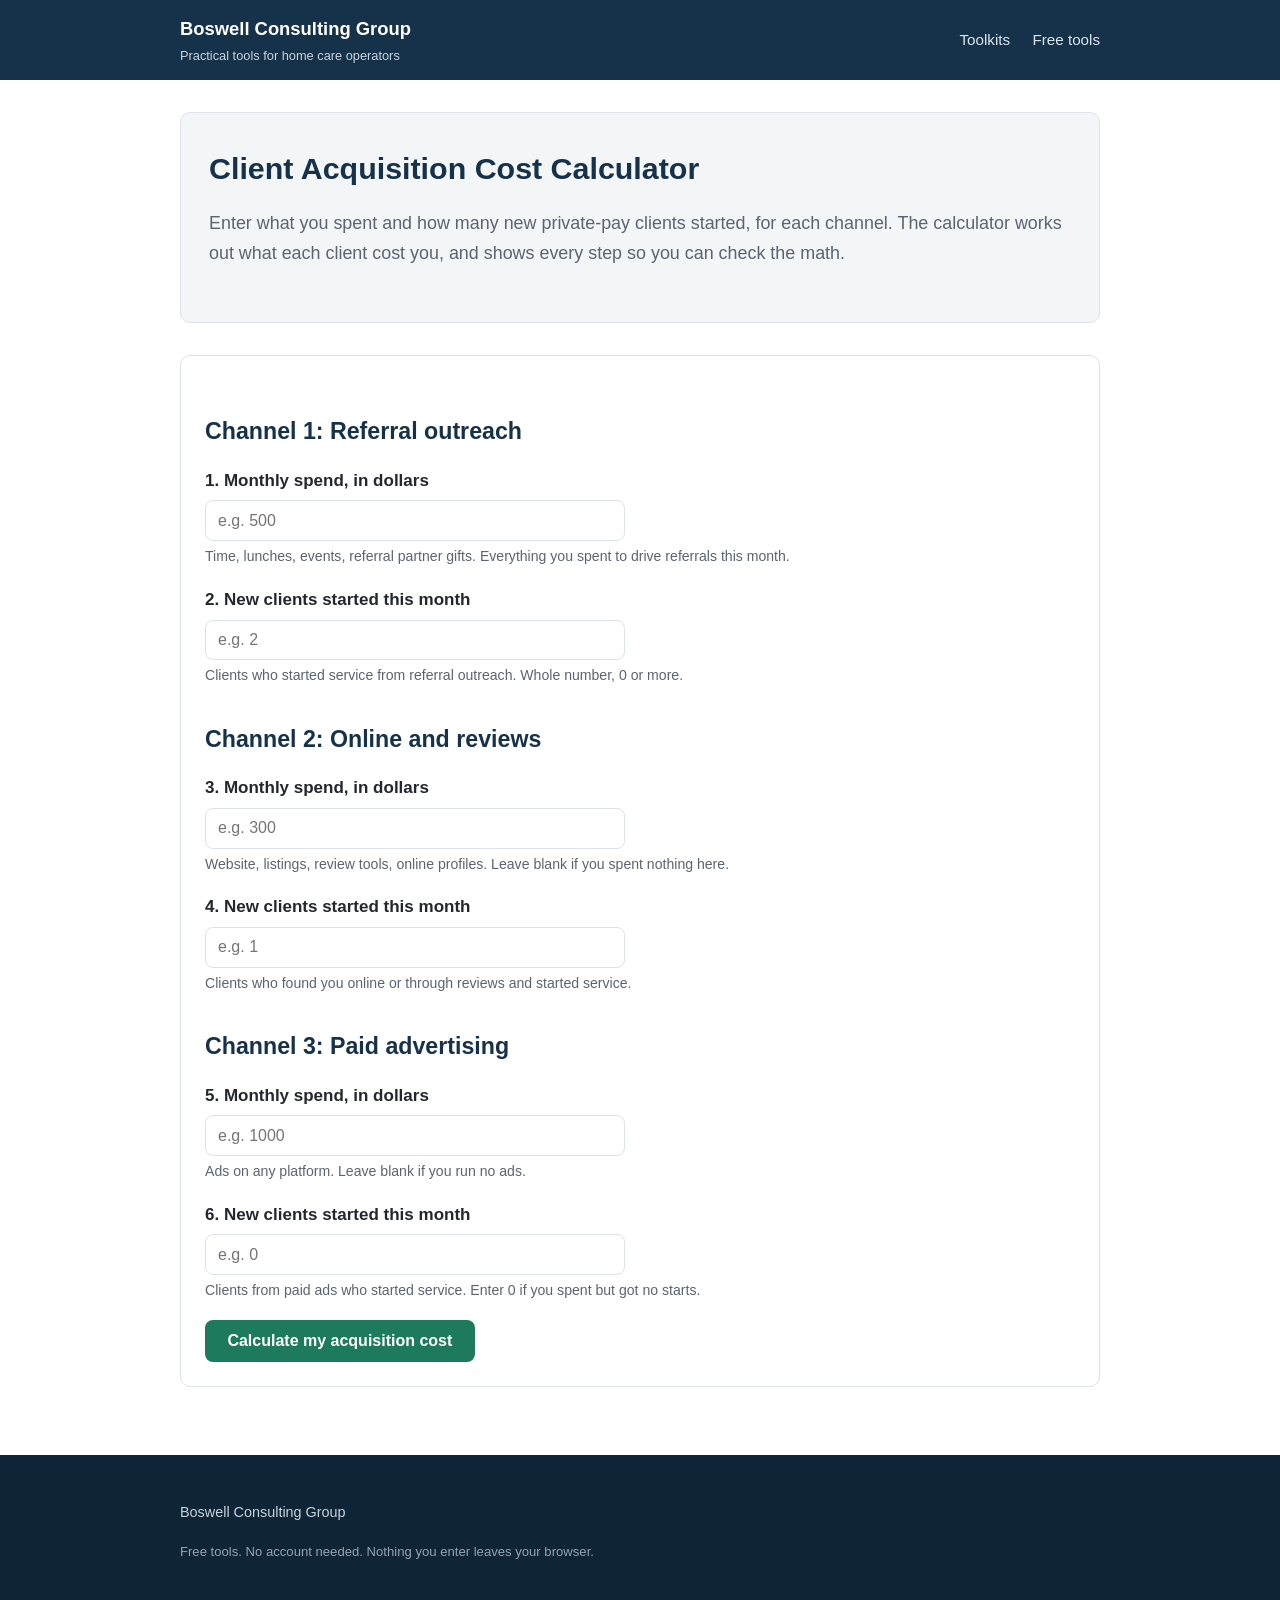
==== tools/acquisition-cost-calculator/index.html @ b5e4b819 "Add free tool: acquisition-cost-calculator (index.html)" ====
<!DOCTYPE html>
<html lang="en">
<head>
  <meta charset="utf-8">
  <meta name="viewport" content="width=device-width, initial-scale=1">
  <title>Client Acquisition Cost Calculator - Boswell Consulting Group</title>
  <meta name="description" content="Free calculator to work out what each new private-pay home care client really costs you, by channel.">
  <link rel="stylesheet" href="../../styles.css">
</head>
<body>

<header class="site-header">
  <div class="wrap">
    <a class="brand" href="../../index.html">Boswell Consulting Group<small>Practical tools for home care operators</small></a>
    <nav class="site-nav">
      <a href="https://drboswell.gumroad.com">Toolkits</a>
      <a href="../../index.html">Free tools</a>
    </nav>
  </div>
</header>

<main class="wrap">

  <div class="hero">
    <h1>Client Acquisition Cost Calculator</h1>
    <p class="lead">Enter what you spent and how many new private-pay clients started, for each channel. The calculator works out what each client cost you, and shows every step so you can check the math.</p>
  </div>

  <div class="card">
    <form id="cac-form" novalidate>
      <h2>Channel 1: Referral outreach</h2>
      <div class="field">
        <label for="referralSpend">1. Monthly spend, in dollars</label>
        <input type="number" id="referralSpend" name="referralSpend" min="0" step="0.01" inputmode="decimal" placeholder="e.g. 500">
        <div class="hint">Time, lunches, events, referral partner gifts. Everything you spent to drive referrals this month.</div>
      </div>
      <div class="field">
        <label for="referralClients">2. New clients started this month</label>
        <input type="number" id="referralClients" name="referralClients" min="0" step="1" inputmode="numeric" placeholder="e.g. 2">
        <div class="hint">Clients who started service from referral outreach. Whole number, 0 or more.</div>
      </div>

      <h2>Channel 2: Online and reviews</h2>
      <div class="field">
        <label for="onlineSpend">3. Monthly spend, in dollars</label>
        <input type="number" id="onlineSpend" name="onlineSpend" min="0" step="0.01" inputmode="decimal" placeholder="e.g. 300">
        <div class="hint">Website, listings, review tools, online profiles. Leave blank if you spent nothing here.</div>
      </div>
      <div class="field">
        <label for="onlineClients">4. New clients started this month</label>
        <input type="number" id="onlineClients" name="onlineClients" min="0" step="1" inputmode="numeric" placeholder="e.g. 1">
        <div class="hint">Clients who found you online or through reviews and started service.</div>
      </div>

      <h2>Channel 3: Paid advertising</h2>
      <div class="field">
        <label for="paidSpend">5. Monthly spend, in dollars</label>
        <input type="number" id="paidSpend" name="paidSpend" min="0" step="0.01" inputmode="decimal" placeholder="e.g. 1000">
        <div class="hint">Ads on any platform. Leave blank if you run no ads.</div>
      </div>
      <div class="field">
        <label for="paidClients">6. New clients started this month</label>
        <input type="number" id="paidClients" name="paidClients" min="0" step="1" inputmode="numeric" placeholder="e.g. 0">
        <div class="hint">Clients from paid ads who started service. Enter 0 if you spent but got no starts.</div>
      </div>

      <div id="form-errors" aria-live="polite" style="color: #a33; margin-bottom: 1rem;"></div>

      <button type="submit" class="btn">Calculate my acquisition cost</button>
    </form>
  </div>

  <div id="results" class="result-box" style="display: none;" aria-live="polite">
    <h2>Your numbers</h2>

    <div class="result-line">
      <span class="k">Referral outreach cost per client</span>
      <span class="v" id="out-referral"></span>
    </div>
    <div class="result-line">
      <span class="k">Online and reviews cost per client</span>
      <span class="v" id="out-online"></span>
    </div>
    <div class="result-line">
      <span class="k">Paid advertising cost per client</span>
      <span class="v" id="out-paid"></span>
    </div>
    <div class="result-line">
      <span class="k">Blended cost per client</span>
      <span class="v big-number" id="out-blended"></span>
    </div>
    <div class="result-line">
      <span class="k">Industry comparison</span>
      <span class="v" id="out-benchmark" style="font-weight: 400; max-width: 60%;"></span>
    </div>

    <h3>How the math works</h3>
    <div class="formula" id="formula-steps"></div>

    <p class="disclaimer">This calculator is a planning model based on professional judgment, not financial advice. It uses the numbers you enter and simple division; it does not account for client lifetime value, timing, or other costs.</p>

    <p style="margin-top: 1.5rem;">
      <a class="btn" href="https://drboswell.gumroad.com">See the Private-Pay Client Playbook ($39)</a>
    </p>
  </div>

</main>

<footer class="site-footer">
  <div class="wrap">
    <p>Boswell Consulting Group</p>
    <p class="fine">Free tools. No account needed. Nothing you enter leaves your browser.</p>
  </div>
</footer>

<script src="calculator.js"></script>
<script>
(function () {
  var form = document.getElementById("cac-form");
  var errBox = document.getElementById("form-errors");
  var results = document.getElementById("results");

  function val(id) {
    return document.getElementById(id).value;
  }

  function line(left, right) {
    return left + "\n" + right + "\n";
  }

  function toNum(v) {
    return String(v).trim() === "" ? 0 : Number(v);
  }

  form.addEventListener("submit", function (e) {
    e.preventDefault();
    errBox.innerHTML = "";

    var values = {
      referralSpend: val("referralSpend"),
      referralClients: val("referralClients"),
      onlineSpend: val("onlineSpend"),
      onlineClients: val("onlineClients"),
      paidSpend: val("paidSpend"),
      paidClients: val("paidClients")
    };

    var errors = validateInputs(values);
    if (errors.length > 0) {
      errBox.innerHTML = errors.map(function (m) {
        return "<p>" + m + "</p>";
      }).join("");
      results.style.display = "none";
      return;
    }

    var inputs = {
      referralSpend: toNum(values.referralSpend),
      referralClients: toNum(values.referralClients),
      onlineSpend: toNum(values.onlineSpend),
      onlineClients: toNum(values.onlineClients),
      paidSpend: toNum(values.paidSpend),
      paidClients: toNum(values.paidClients)
    };
    var r = calculateCAC(inputs);

    function channelText(ch) {
      if (!ch.hasStarts) {
        return "no starts yet";
      }
      return fmtMoney(ch.cac);
    }

    document.getElementById("out-referral").textContent = channelText(r.perChannel[0]);
    document.getElementById("out-online").textContent = channelText(r.perChannel[1]);
    document.getElementById("out-paid").textContent = channelText(r.perChannel[2]);
    document.getElementById("out-blended").textContent =
      r.blended === null ? "no starts yet" : fmtMoney(r.blended);
    document.getElementById("out-benchmark").textContent = benchmarkLine(r.blended);

    var steps = "";
    r.perChannel.forEach(function (ch) {
      if (!ch.hasStarts) {
        steps += line(
          ch.name + " = " + fmtMoney(ch.spend) + " spent, 0 clients started: no cost per client to report",
          ch.name + ": no starts yet"
        );
      } else {
        steps += line(
          ch.name + " CAC = " + fmtMoney(ch.spend) + " / " + ch.clients + " clients = " + fmtMoney(ch.cac),
          ch.name + ": " + fmtMoney(ch.cac) + " per client"
        );
      }
    });
    if (r.totalClients > 0) {
      steps += line(
        "Blended CAC = " + fmtMoney(r.totalSpend) + " total spend / " + r.totalClients + " total clients = " + fmtMoney(r.blended),
        "Blended: " + fmtMoney(r.blended) + " per client"
      );
    } else {
      steps += line(
        "Blended CAC = no clients started across any channel, so no blended cost to report",
        "Blended: no starts yet"
      );
    }
    document.getElementById("formula-steps").textContent = steps;

    results.style.display = "";
    results.scrollIntoView();
  });
})();
</script>

</body>
</html>
---- styles.css ----
/* Boswell Consulting Group - shared site styles */
:root {
  --navy: #16324a;
  --navy-dark: #0f2436;
  --accent: #1e7a5c;
  --accent-dark: #155c45;
  --text: #23272e;
  --muted: #5b6470;
  --bg: #ffffff;
  --bg-soft: #f3f5f7;
  --border: #dde3e8;
  --radius: 10px;
}

* { box-sizing: border-box; }

body {
  margin: 0;
  font-family: -apple-system, BlinkMacSystemFont, "Segoe UI", Roboto, Helvetica, Arial, sans-serif;
  color: var(--text);
  background: var(--bg);
  line-height: 1.65;
  font-size: 17px;
}

/* Header and nav */
.site-header {
  background: var(--navy);
  color: #fff;
  padding: 0.9rem 1.25rem;
}
.site-header .wrap {
  max-width: 960px;
  margin: 0 auto;
  display: flex;
  align-items: center;
  justify-content: space-between;
  flex-wrap: wrap;
  gap: 0.5rem;
}
.brand {
  color: #fff;
  text-decoration: none;
  font-weight: 700;
  font-size: 1.15rem;
}
.brand small {
  display: block;
  font-weight: 400;
  font-size: 0.8rem;
  color: #c8d4de;
}
.site-nav a {
  color: #dbe5ee;
  text-decoration: none;
  margin-left: 1.1rem;
  font-size: 0.95rem;
}
.site-nav a:hover { color: #fff; text-decoration: underline; }

/* Layout */
.wrap { max-width: 960px; margin: 0 auto; padding: 0 1.25rem; }
main.wrap { padding-top: 2rem; padding-bottom: 3rem; }

.hero {
  background: var(--bg-soft);
  border: 1px solid var(--border);
  border-radius: var(--radius);
  padding: 2.25rem 1.75rem;
  margin-bottom: 2rem;
}
.hero h1 { margin-top: 0; font-size: 1.9rem; line-height: 1.3; }
.hero p.lead { font-size: 1.12rem; color: var(--muted); }

h1, h2, h3 { color: var(--navy); line-height: 1.35; }
h2 { margin-top: 2.25rem; font-size: 1.45rem; }
h3 { font-size: 1.15rem; }

.card {
  background: #fff;
  border: 1px solid var(--border);
  border-radius: var(--radius);
  padding: 1.5rem;
  margin: 1.25rem 0;
}
.card-soft { background: var(--bg-soft); }

.grid-2 {
  display: grid;
  grid-template-columns: 1fr 1fr;
  gap: 1.25rem;
}
@media (max-width: 640px) {
  .grid-2 { grid-template-columns: 1fr; }
  .hero h1 { font-size: 1.55rem; }
}

/* Buttons and links */
.btn {
  display: inline-block;
  background: var(--accent);
  color: #fff;
  text-decoration: none;
  border: none;
  border-radius: 8px;
  padding: 0.75rem 1.4rem;
  font-size: 1rem;
  font-weight: 600;
  cursor: pointer;
}
.btn:hover { background: var(--accent-dark); color: #fff; }
.btn-secondary {
  background: #fff;
  color: var(--navy);
  border: 2px solid var(--navy);
}
.btn-secondary:hover { background: var(--navy); color: #fff; }
a { color: var(--accent-dark); }

/* Forms */
.field { margin-bottom: 1.1rem; }
.field label { display: block; font-weight: 600; margin-bottom: 0.35rem; }
.field .hint { font-size: 0.88rem; color: var(--muted); margin-top: 0.25rem; }
input[type="text"], input[type="email"], input[type="number"], select {
  width: 100%;
  max-width: 420px;
  padding: 0.65rem 0.75rem;
  font-size: 1rem;
  border: 1px solid var(--border);
  border-radius: 8px;
}
input:focus, select:focus {
  outline: 2px solid var(--accent);
  outline-offset: 1px;
  border-color: var(--accent);
}

/* Results */
.result-box {
  background: var(--bg-soft);
  border: 1px solid var(--border);
  border-radius: var(--radius);
  padding: 1.5rem;
  margin-top: 1.5rem;
}
.result-line {
  display: flex;
  justify-content: space-between;
  gap: 1rem;
  padding: 0.55rem 0;
  border-bottom: 1px solid var(--border);
}
.result-line:last-child { border-bottom: none; }
.result-line .k { color: var(--muted); }
.result-line .v { font-weight: 700; text-align: right; }
.big-number { font-size: 2.4rem; font-weight: 800; color: var(--navy); }

.formula {
  font-family: ui-monospace, SFMono-Regular, Menlo, Consolas, monospace;
  font-size: 0.92rem;
  background: #fff;
  border: 1px dashed var(--border);
  border-radius: 8px;
  padding: 0.9rem 1rem;
  margin: 0.75rem 0;
  overflow-x: auto;
}

.disclaimer {
  font-size: 0.88rem;
  color: var(--muted);
  border-top: 1px solid var(--border);
  margin-top: 2rem;
  padding-top: 1rem;
}

/* Footer */
.site-footer {
  background: var(--navy-dark);
  color: #c8d4de;
  padding: 2rem 1.25rem;
  font-size: 0.9rem;
}
.site-footer .wrap { max-width: 960px; margin: 0 auto; }
.site-footer a { color: #e6edf4; }
.site-footer .fine { margin-top: 1rem; font-size: 0.82rem; color: #93a3b5; }
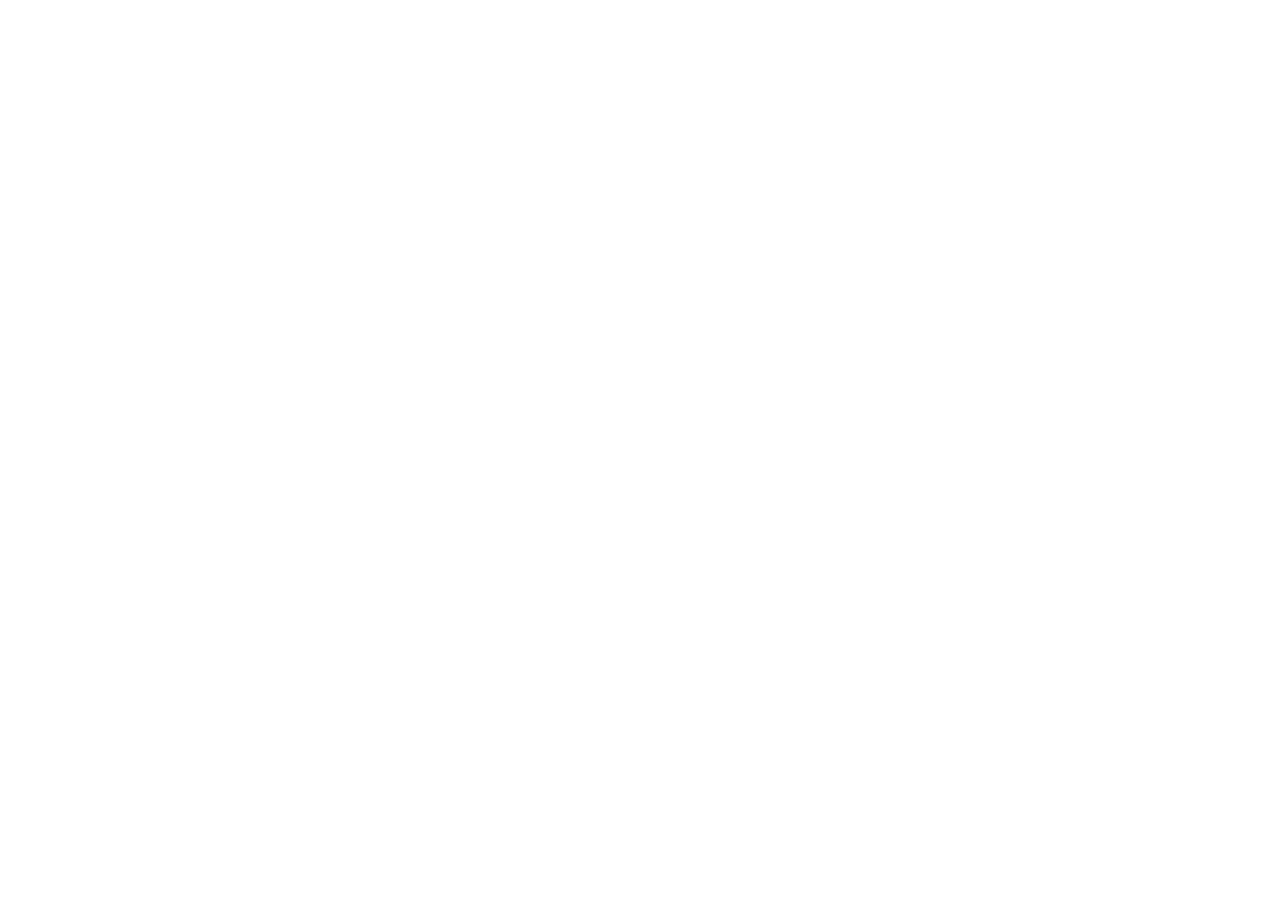
==== commit 5dde0622: "Redirect stale site to boswellconsultingagency.com" ====
--- a/tools/acquisition-cost-calculator/index.html
+++ b/tools/acquisition-cost-calculator/index.html
@@ -1,215 +1,13 @@
 <!DOCTYPE html>
 <html lang="en">
 <head>
-  <meta charset="utf-8">
-  <meta name="viewport" content="width=device-width, initial-scale=1">
-  <title>Client Acquisition Cost Calculator - Boswell Consulting Group</title>
-  <meta name="description" content="Free calculator to work out what each new private-pay home care client really costs you, by channel.">
-  <link rel="stylesheet" href="../../styles.css">
+<meta charset="utf-8">
+<title>Boswell Consulting Agency</title>
+<meta http-equiv="refresh" content="0; url=https://boswellconsultingagency.com/">
+<link rel="canonical" href="https://boswellconsultingagency.com/">
+<script>window.location.replace("https://boswellconsultingagency.com/");</script>
 </head>
 <body>
-
-<header class="site-header">
-  <div class="wrap">
-    <a class="brand" href="../../index.html">Boswell Consulting Group<small>Practical tools for home care operators</small></a>
-    <nav class="site-nav">
-      <a href="https://drboswell.gumroad.com">Toolkits</a>
-      <a href="../../index.html">Free tools</a>
-    </nav>
-  </div>
-</header>
-
-<main class="wrap">
-
-  <div class="hero">
-    <h1>Client Acquisition Cost Calculator</h1>
-    <p class="lead">Enter what you spent and how many new private-pay clients started, for each channel. The calculator works out what each client cost you, and shows every step so you can check the math.</p>
-  </div>
-
-  <div class="card">
-    <form id="cac-form" novalidate>
-      <h2>Channel 1: Referral outreach</h2>
-      <div class="field">
-        <label for="referralSpend">1. Monthly spend, in dollars</label>
-        <input type="number" id="referralSpend" name="referralSpend" min="0" step="0.01" inputmode="decimal" placeholder="e.g. 500">
-        <div class="hint">Time, lunches, events, referral partner gifts. Everything you spent to drive referrals this month.</div>
-      </div>
-      <div class="field">
-        <label for="referralClients">2. New clients started this month</label>
-        <input type="number" id="referralClients" name="referralClients" min="0" step="1" inputmode="numeric" placeholder="e.g. 2">
-        <div class="hint">Clients who started service from referral outreach. Whole number, 0 or more.</div>
-      </div>
-
-      <h2>Channel 2: Online and reviews</h2>
-      <div class="field">
-        <label for="onlineSpend">3. Monthly spend, in dollars</label>
-        <input type="number" id="onlineSpend" name="onlineSpend" min="0" step="0.01" inputmode="decimal" placeholder="e.g. 300">
-        <div class="hint">Website, listings, review tools, online profiles. Leave blank if you spent nothing here.</div>
-      </div>
-      <div class="field">
-        <label for="onlineClients">4. New clients started this month</label>
-        <input type="number" id="onlineClients" name="onlineClients" min="0" step="1" inputmode="numeric" placeholder="e.g. 1">
-        <div class="hint">Clients who found you online or through reviews and started service.</div>
-      </div>
-
-      <h2>Channel 3: Paid advertising</h2>
-      <div class="field">
-        <label for="paidSpend">5. Monthly spend, in dollars</label>
-        <input type="number" id="paidSpend" name="paidSpend" min="0" step="0.01" inputmode="decimal" placeholder="e.g. 1000">
-        <div class="hint">Ads on any platform. Leave blank if you run no ads.</div>
-      </div>
-      <div class="field">
-        <label for="paidClients">6. New clients started this month</label>
-        <input type="number" id="paidClients" name="paidClients" min="0" step="1" inputmode="numeric" placeholder="e.g. 0">
-        <div class="hint">Clients from paid ads who started service. Enter 0 if you spent but got no starts.</div>
-      </div>
-
-      <div id="form-errors" aria-live="polite" style="color: #a33; margin-bottom: 1rem;"></div>
-
-      <button type="submit" class="btn">Calculate my acquisition cost</button>
-    </form>
-  </div>
-
-  <div id="results" class="result-box" style="display: none;" aria-live="polite">
-    <h2>Your numbers</h2>
-
-    <div class="result-line">
-      <span class="k">Referral outreach cost per client</span>
-      <span class="v" id="out-referral"></span>
-    </div>
-    <div class="result-line">
-      <span class="k">Online and reviews cost per client</span>
-      <span class="v" id="out-online"></span>
-    </div>
-    <div class="result-line">
-      <span class="k">Paid advertising cost per client</span>
-      <span class="v" id="out-paid"></span>
-    </div>
-    <div class="result-line">
-      <span class="k">Blended cost per client</span>
-      <span class="v big-number" id="out-blended"></span>
-    </div>
-    <div class="result-line">
-      <span class="k">Industry comparison</span>
-      <span class="v" id="out-benchmark" style="font-weight: 400; max-width: 60%;"></span>
-    </div>
-
-    <h3>How the math works</h3>
-    <div class="formula" id="formula-steps"></div>
-
-    <p class="disclaimer">This calculator is a planning model based on professional judgment, not financial advice. It uses the numbers you enter and simple division; it does not account for client lifetime value, timing, or other costs.</p>
-
-    <p style="margin-top: 1.5rem;">
-      <a class="btn" href="https://drboswell.gumroad.com">See the Private-Pay Client Playbook ($39)</a>
-    </p>
-  </div>
-
-</main>
-
-<footer class="site-footer">
-  <div class="wrap">
-    <p>Boswell Consulting Group</p>
-    <p class="fine">Free tools. No account needed. Nothing you enter leaves your browser.</p>
-  </div>
-</footer>
-
-<script src="calculator.js"></script>
-<script>
-(function () {
-  var form = document.getElementById("cac-form");
-  var errBox = document.getElementById("form-errors");
-  var results = document.getElementById("results");
-
-  function val(id) {
-    return document.getElementById(id).value;
-  }
-
-  function line(left, right) {
-    return left + "\n" + right + "\n";
-  }
-
-  function toNum(v) {
-    return String(v).trim() === "" ? 0 : Number(v);
-  }
-
-  form.addEventListener("submit", function (e) {
-    e.preventDefault();
-    errBox.innerHTML = "";
-
-    var values = {
-      referralSpend: val("referralSpend"),
-      referralClients: val("referralClients"),
-      onlineSpend: val("onlineSpend"),
-      onlineClients: val("onlineClients"),
-      paidSpend: val("paidSpend"),
-      paidClients: val("paidClients")
-    };
-
-    var errors = validateInputs(values);
-    if (errors.length > 0) {
-      errBox.innerHTML = errors.map(function (m) {
-        return "<p>" + m + "</p>";
-      }).join("");
-      results.style.display = "none";
-      return;
-    }
-
-    var inputs = {
-      referralSpend: toNum(values.referralSpend),
-      referralClients: toNum(values.referralClients),
-      onlineSpend: toNum(values.onlineSpend),
-      onlineClients: toNum(values.onlineClients),
-      paidSpend: toNum(values.paidSpend),
-      paidClients: toNum(values.paidClients)
-    };
-    var r = calculateCAC(inputs);
-
-    function channelText(ch) {
-      if (!ch.hasStarts) {
-        return "no starts yet";
-      }
-      return fmtMoney(ch.cac);
-    }
-
-    document.getElementById("out-referral").textContent = channelText(r.perChannel[0]);
-    document.getElementById("out-online").textContent = channelText(r.perChannel[1]);
-    document.getElementById("out-paid").textContent = channelText(r.perChannel[2]);
-    document.getElementById("out-blended").textContent =
-      r.blended === null ? "no starts yet" : fmtMoney(r.blended);
-    document.getElementById("out-benchmark").textContent = benchmarkLine(r.blended);
-
-    var steps = "";
-    r.perChannel.forEach(function (ch) {
-      if (!ch.hasStarts) {
-        steps += line(
-          ch.name + " = " + fmtMoney(ch.spend) + " spent, 0 clients started: no cost per client to report",
-          ch.name + ": no starts yet"
-        );
-      } else {
-        steps += line(
-          ch.name + " CAC = " + fmtMoney(ch.spend) + " / " + ch.clients + " clients = " + fmtMoney(ch.cac),
-          ch.name + ": " + fmtMoney(ch.cac) + " per client"
-        );
-      }
-    });
-    if (r.totalClients > 0) {
-      steps += line(
-        "Blended CAC = " + fmtMoney(r.totalSpend) + " total spend / " + r.totalClients + " total clients = " + fmtMoney(r.blended),
-        "Blended: " + fmtMoney(r.blended) + " per client"
-      );
-    } else {
-      steps += line(
-        "Blended CAC = no clients started across any channel, so no blended cost to report",
-        "Blended: no starts yet"
-      );
-    }
-    document.getElementById("formula-steps").textContent = steps;
-
-    results.style.display = "";
-    results.scrollIntoView();
-  });
-})();
-</script>
-
+<p>This practice is now <a href="https://boswellconsultingagency.com/">Boswell Consulting Agency</a>. You are being redirected to boswellconsultingagency.com.</p>
 </body>
 </html>
